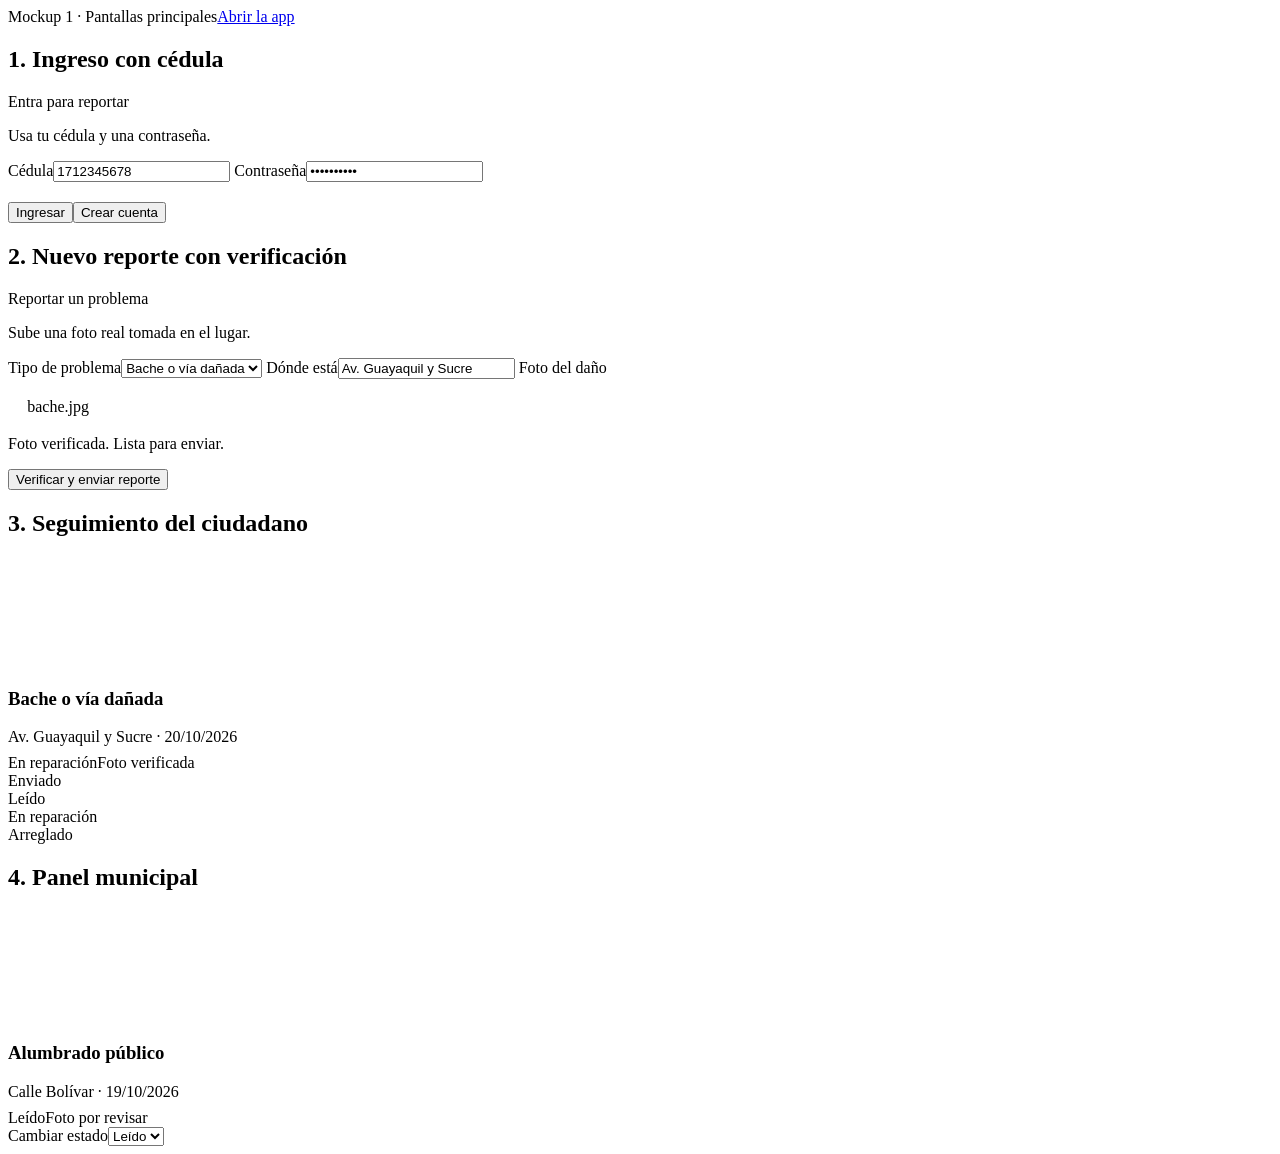
==== mockup.html @ 70688023 "Add files via upload" ====
<!DOCTYPE html>
<html lang="es">
<head>
  <meta charset="utf-8">
  <meta name="viewport" content="width=device-width, initial-scale=1">
  <title>Mockup 1 · Reporta tu Ciudad</title>
  <link rel="stylesheet" href="css/tokens.css">
  <link rel="stylesheet" href="css/components.css">
  <link rel="stylesheet" href="css/app.css">
</head>
<body>
  <header class="topbar"><span class="brand">Mockup 1 · Pantallas principales</span><a class="btn btn-outline btn-sm" href="index.html">Abrir la app</a></header>
  <div class="mock-grid">
    <section><h2>1. Ingreso con cédula</h2><div class="card"><div class="card-header"><p class="card-title">Entra para reportar</p><p class="card-desc">Usa tu cédula y una contraseña.</p></div><div class="card-body">
      <label class="label">Cédula</label><input class="input" value="1712345678" readonly>
      <label class="label">Contraseña</label><input class="input" type="password" value="••••••••••" readonly>
      <div class="row" style="margin-top:1.25rem"><button class="btn">Ingresar</button><button class="btn btn-outline">Crear cuenta</button></div></div></div></section>

    <section><h2>2. Nuevo reporte con verificación</h2><div class="card"><div class="card-header"><p class="card-title">Reportar un problema</p><p class="card-desc">Sube una foto real tomada en el lugar.</p></div><div class="card-body">
      <label class="label">Tipo de problema</label><select class="select"><option>Bache o vía dañada</option></select>
      <label class="label">Dónde está</label><input class="input" value="Av. Guayaquil y Sucre" readonly>
      <label class="label">Foto del daño</label><div class="card empty" style="padding:1.2rem">bache.jpg</div>
      <div class="alert alert-ok">Foto verificada. Lista para enviar.</div>
      <div class="row" style="margin-top:1rem"><button class="btn">Verificar y enviar reporte</button></div></div></div></section>

    <section><h2>3. Seguimiento del ciudadano</h2><article class="card report"><div style="width:7rem;height:7rem;border-radius:8px;background:hsl(var(--muted))"></div><div>
      <h3>Bache o vía dañada</h3><p class="muted" style="margin:.1rem 0 .5rem">Av. Guayaquil y Sucre · 20/10/2026</p>
      <div class="row"><span class="badge" style="--c:hsl(var(--warning))">En reparación</span><span class="badge" style="--c:hsl(var(--success))">Foto verificada</span></div></div>
      <div style="grid-column:1/-1"><div class="stepper"><div class="step done">Enviado</div><div class="step done">Leído</div><div class="step done">En reparación</div><div class="step">Arreglado</div></div></div></article></section>

    <section><h2>4. Panel municipal</h2><article class="card report"><div style="width:7rem;height:7rem;border-radius:8px;background:hsl(var(--muted))"></div><div>
      <h3>Alumbrado público</h3><p class="muted" style="margin:.1rem 0 .5rem">Calle Bolívar · 19/10/2026</p>
      <div class="row"><span class="badge" style="--c:hsl(var(--info))">Leído</span><span class="badge" style="--c:hsl(var(--warning))">Foto por revisar</span></div></div>
      <div style="grid-column:1/-1"><label class="label">Cambiar estado</label><select class="select"><option>Leído</option></select></div></article></section>
  </div>
</body>
</html>
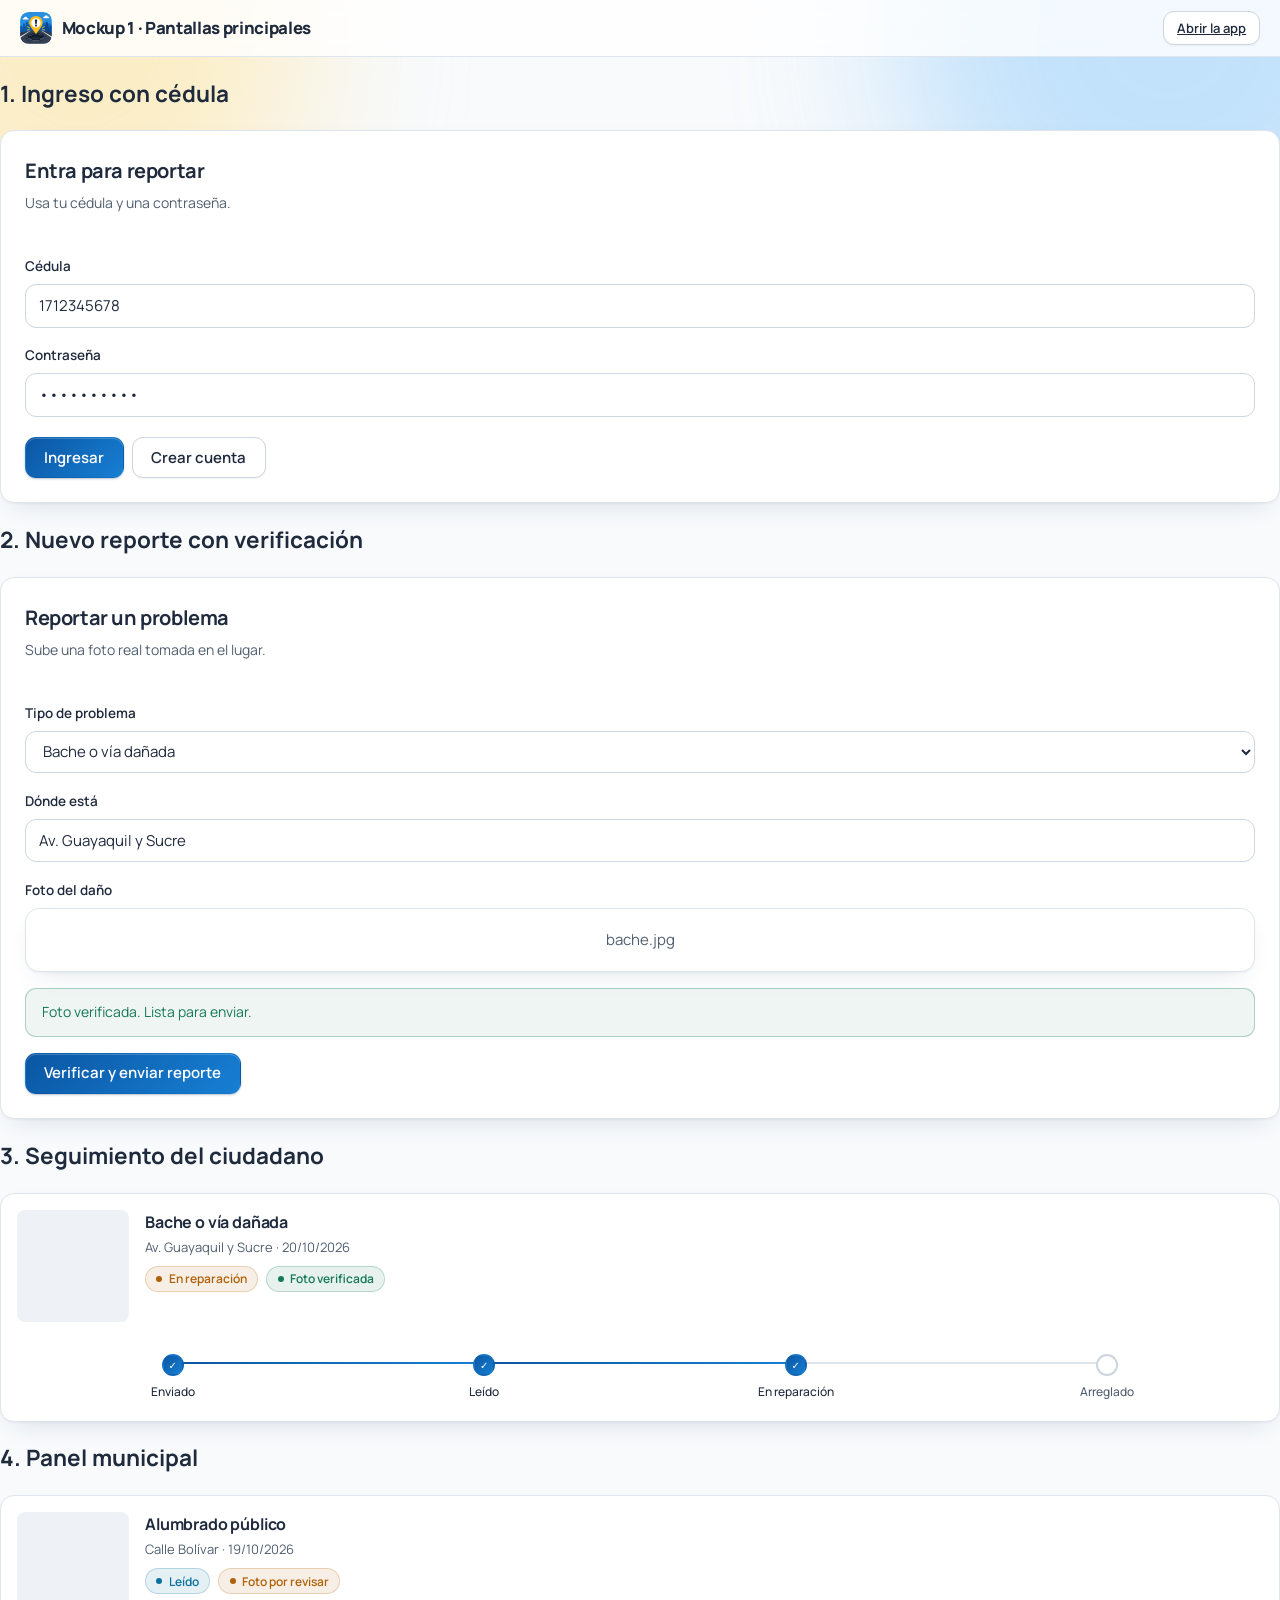
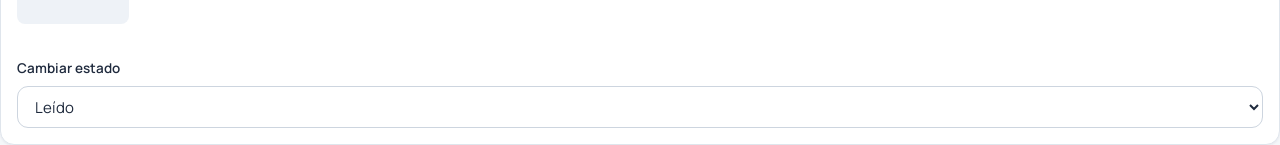
==== commit d95979e7: "Add files via upload" ====
--- a/mockup.html
+++ b/mockup.html
@@ -4,6 +4,8 @@
   <meta charset="utf-8">
   <meta name="viewport" content="width=device-width, initial-scale=1">
   <title>Mockup 1 · Reporta tu Ciudad</title>
+  <link rel="icon" type="image/png" href="favicon.png">
+  <link rel="preconnect" href="https://fonts.googleapis.com"><link rel="preconnect" href="https://fonts.gstatic.com" crossorigin><link rel="stylesheet" href="https://fonts.googleapis.com/css2?family=Manrope:wght@400;500;600;700;800&display=swap">
   <link rel="stylesheet" href="css/tokens.css">
   <link rel="stylesheet" href="css/components.css">
   <link rel="stylesheet" href="css/app.css">
@@ -34,4 +36,4 @@
       <div style="grid-column:1/-1"><label class="label">Cambiar estado</label><select class="select"><option>Leído</option></select></div></article></section>
   </div>
 </body>
-</html>
+</html>
--- a/css/tokens.css
+++ b/css/tokens.css
@@ -0,0 +1,14 @@
+/* Tokens con los nombres de shadcn/ui y 21st.dev. Solo tema claro: ya no cambia con el modo oscuro del sistema. */
+:root{
+  color-scheme:light;
+  /* Paleta del logo: azul cielo #2A90E0, azul ciudad #0B5AAB, azul hondo #064995, amarillo #FDBD1B, azul noche #1F2A3C, asfalto #344254 */
+  --background:210 40% 98%;--foreground:218 33% 18%;
+  --card:0 0% 100%;--card-foreground:218 33% 18%;
+  --muted:210 35% 95%;--muted-foreground:214 16% 38%;
+  --border:214 26% 90%;--input:214 22% 84%;--ring:207 80% 46%;
+  --primary:210 88% 34%;--primary-foreground:0 0% 100%;--primary-2:207 80% 46%;
+  --accent:44 98% 55%;
+  --destructive:0 72% 48%;--warning:32 92% 36%;--success:158 70% 28%;--info:199 89% 33%;
+  --radius:.875rem;
+  --shadow:0 1px 2px hsl(214 40% 20%/.05),0 10px 28px -14px hsl(212 60% 25%/.2);
+}
--- a/css/components.css
+++ b/css/components.css
@@ -0,0 +1,63 @@
+/* Componentes al estilo shadcn/ui y 21st.dev: aurora de fondo, botones con brillo, tabs con indicador deslizante, badges con pulso, stepper animado. */
+*{box-sizing:border-box}
+html{color-scheme:light}
+body{margin:0;min-height:100vh;color:hsl(var(--foreground));background:hsl(var(--background));
+  font:15px/1.6 "Manrope",ui-sans-serif,system-ui,-apple-system,"Segoe UI",Roboto,sans-serif;-webkit-font-smoothing:antialiased}
+/* Fondo aurora (azul del logo + amarillo del pin) */
+body::before,body::after{content:"";position:fixed;z-index:-1;pointer-events:none;border-radius:50%;filter:blur(80px)}
+body::before{width:34rem;height:34rem;top:-15rem;right:-10rem;background:hsl(207 90% 80%);opacity:.6;animation:drift 18s ease-in-out infinite alternate}
+body::after{width:28rem;height:28rem;top:-11rem;left:-9rem;background:hsl(44 100% 78%);opacity:.5;animation:drift 23s ease-in-out infinite alternate-reverse}
+@keyframes drift{to{transform:translate(4rem,3rem) scale(1.12)}}
+
+.btn{position:relative;overflow:hidden;display:inline-flex;align-items:center;justify-content:center;gap:.5rem;height:2.6rem;padding:0 1.15rem;border-radius:calc(var(--radius) - 3px);border:1px solid transparent;
+  background:linear-gradient(135deg,hsl(var(--primary)),hsl(var(--primary-2)));color:hsl(var(--primary-foreground));
+  font:inherit;font-weight:600;cursor:pointer;box-shadow:0 1px 2px hsl(212 80% 22%/.3),inset 0 1px 0 hsl(0 0% 100%/.2);transition:box-shadow .2s,transform .12s}
+.btn:not(.btn-outline)::after{content:"";position:absolute;inset:0;background:linear-gradient(110deg,transparent 30%,hsl(0 0% 100%/.38) 50%,transparent 70%);transform:translateX(-120%)}
+.btn:not(.btn-outline):hover::after{transform:translateX(120%);transition:transform .7s ease}
+.btn:hover{box-shadow:0 8px 18px -8px hsl(212 80% 35%/.6),inset 0 1px 0 hsl(0 0% 100%/.2)}
+.btn:active{transform:scale(.97)}
+.btn:disabled{opacity:.5;pointer-events:none}
+.btn-outline{background:hsl(var(--card));color:hsl(var(--foreground));border-color:hsl(var(--input));box-shadow:0 1px 2px hsl(214 40% 20%/.06)}
+.btn-outline:hover{background:hsl(var(--muted));box-shadow:0 1px 2px hsl(214 40% 20%/.06)}
+.btn-sm{height:2.1rem;padding:0 .8rem;font-size:13px}
+:focus-visible{outline:2px solid hsl(var(--ring));outline-offset:2px}
+.card{background:hsl(var(--card));color:hsl(var(--card-foreground));border:1px solid hsl(var(--border));border-radius:var(--radius);box-shadow:var(--shadow)}
+.card-header{padding:1.5rem 1.5rem 0}.card-title{margin:0;font-size:1.25rem;font-weight:700;letter-spacing:-.02em}
+.card-desc{margin:.3rem 0 0;color:hsl(var(--muted-foreground));font-size:14px}
+.card-body{padding:1.5rem}
+.label{display:block;margin:1.1rem 0 .4rem;font-size:13.5px;font-weight:600}
+.input,.select,.textarea{width:100%;min-height:2.6rem;padding:.55rem .8rem;border:1px solid hsl(var(--input));border-radius:calc(var(--radius) - 3px);background:hsl(var(--card));color:inherit;font:inherit;transition:border-color .15s,box-shadow .15s}
+.input:focus,.select:focus,.textarea:focus{outline:none;border-color:hsl(var(--ring));box-shadow:0 0 0 3px hsl(var(--ring)/.16)}
+.input::placeholder,.textarea::placeholder{color:hsl(var(--muted-foreground)/.8)}
+.textarea{resize:vertical}.hint{margin:.35rem 0 0;font-size:13px;color:hsl(var(--muted-foreground))}
+.badge{display:inline-flex;align-items:center;gap:.4rem;padding:.15rem .65rem;border-radius:999px;font-size:12px;font-weight:600;
+  color:var(--c,hsl(var(--foreground)));background:color-mix(in srgb,var(--c,hsl(var(--foreground))) 10%,transparent);border:1px solid color-mix(in srgb,var(--c,hsl(var(--foreground))) 22%,transparent)}
+.badge::before{content:"";width:6px;height:6px;border-radius:50%;background:currentColor}
+.badge.live::before{animation:pulse 1.8s ease-out infinite}
+@keyframes pulse{0%{box-shadow:0 0 0 0 color-mix(in srgb,currentColor 50%,transparent)}100%{box-shadow:0 0 0 7px transparent}}
+/* Tabs con indicador que se desliza */
+.tabs{position:relative;display:inline-flex;gap:2px;padding:4px;border-radius:999px;background:hsl(var(--card));border:1px solid hsl(var(--border));box-shadow:var(--shadow);margin-bottom:1.25rem;flex-wrap:wrap}
+.tab-ind{position:absolute;left:0;top:0;border-radius:999px;background:hsl(var(--primary)/.1);box-shadow:inset 0 0 0 1px hsl(var(--primary)/.14);transition:transform .38s cubic-bezier(.3,.8,.3,1),width .38s cubic-bezier(.3,.8,.3,1)}
+.tab{position:relative;z-index:1;border:0;background:transparent;color:hsl(var(--muted-foreground));padding:.45rem 1rem;border-radius:999px;font:inherit;font-size:14px;font-weight:600;cursor:pointer;transition:color .2s}
+.tab:hover{color:hsl(var(--foreground))}
+.tab[aria-selected="true"]{color:hsl(var(--primary))}
+.alert{display:flex;gap:.6rem;padding:.75rem 1rem;border:1px solid hsl(var(--border));border-radius:calc(var(--radius) - 3px);font-size:14px;margin-top:1rem}
+.alert-error{color:hsl(var(--destructive));border-color:hsl(var(--destructive)/.3);background:hsl(var(--destructive)/.06)}
+.alert-ok{color:hsl(var(--success));border-color:hsl(var(--success)/.3);background:hsl(var(--success)/.07)}
+.alert-info{color:hsl(var(--muted-foreground));background:hsl(var(--muted)/.6)}
+.alert.loading{color:hsl(var(--primary));background:hsl(var(--primary)/.06);border-color:hsl(var(--primary)/.2)}
+.alert.loading::before{content:"";flex:none;width:14px;height:14px;margin-top:4px;border-radius:50%;border:2px solid hsl(var(--primary)/.25);border-top-color:hsl(var(--primary));animation:spin .7s linear infinite}
+@keyframes spin{to{transform:rotate(360deg)}}
+/* Estados del reporte (stepper de 21st.dev) con línea que se llena */
+.stepper{display:flex;margin:1rem 0 .25rem}
+.step{flex:1;position:relative;text-align:center;font-size:12px;font-weight:500;color:hsl(var(--muted-foreground))}
+.step::before{content:"";display:flex;align-items:center;justify-content:center;width:18px;height:18px;margin:0 auto 6px;border-radius:50%;border:2px solid hsl(var(--input));background:hsl(var(--card));position:relative;z-index:1;font-size:10px;font-weight:800;color:#fff;line-height:1}
+.step::after{content:"";position:absolute;top:8px;left:-50%;width:100%;height:2px;background:hsl(var(--border))}
+.step:first-child::after{display:none}
+.step.done{color:hsl(var(--foreground))}
+.step.done::before{content:"✓";background:linear-gradient(135deg,hsl(var(--primary)),hsl(var(--primary-2)));border-color:transparent}
+.step.done::after{background:linear-gradient(90deg,hsl(var(--primary)),hsl(var(--primary-2)));transform-origin:left;animation:grow .5s ease both;animation-delay:calc(var(--k,0)*110ms + .25s)}
+@keyframes grow{from{transform:scaleX(0)}}
+.step.current{font-weight:700;color:hsl(var(--primary))}
+.step.current::before{box-shadow:0 0 0 3px hsl(var(--accent)/.4);animation:ring 2s ease-out infinite}
+@keyframes ring{0%{box-shadow:0 0 0 0 hsl(var(--accent)/.7)}100%{box-shadow:0 0 0 10px hsl(var(--accent)/0)}}
--- a/css/app.css
+++ b/css/app.css
@@ -0,0 +1,66 @@
+.topbar{position:sticky;top:0;z-index:5;display:flex;justify-content:space-between;align-items:center;gap:.75rem;padding:.7rem 1.25rem;background:hsl(0 0% 100%/.8);backdrop-filter:blur(10px);-webkit-backdrop-filter:blur(10px);border-bottom:1px solid hsl(var(--border))}
+.brand{display:inline-flex;align-items:center;gap:.6rem;font-weight:800;letter-spacing:-.02em;font-size:1.05rem}
+.brand::before{content:"";width:2rem;height:2rem;border-radius:.55rem;background:url(../logo.png) center/cover no-repeat}
+.avatar{display:grid;place-items:center;width:2rem;height:2rem;border-radius:50%;background:linear-gradient(135deg,hsl(var(--primary)),hsl(var(--primary-2)));color:#fff;font-size:12px;font-weight:700}
+.wrap{max-width:46rem;margin:0 auto;padding:1.5rem 1.25rem 3rem}
+.wrap.wide{max-width:62rem}
+.stack>*+*{margin-top:1rem}
+.row{display:flex;gap:.5rem;flex-wrap:wrap;align-items:center}
+.muted{color:hsl(var(--muted-foreground));font-size:13px}
+.hidden{display:none}
+.sr-only{position:absolute;width:1px;height:1px;overflow:hidden;clip:rect(0 0 0 0);white-space:nowrap}
+
+/* Entrada suave (se desactiva con "reducir movimiento") */
+.reveal{animation:fadeUp .55s cubic-bezier(.2,.7,.2,1) both;animation-delay:calc(var(--i,0)*70ms)}
+@keyframes fadeUp{from{opacity:0;transform:translateY(10px)}}
+.float{animation:float 4.5s ease-in-out infinite}
+@keyframes float{50%{transform:translateY(-7px)}}
+
+/* Pantalla de ingreso */
+.auth{display:grid;gap:2.5rem;align-items:center;min-height:calc(100vh - 9rem)}
+.auth-logo{width:5.5rem;height:5.5rem;border-radius:1.4rem;box-shadow:0 18px 36px -16px hsl(212 80% 25%/.55)}
+.auth-hero h1{margin:1.25rem 0 .75rem;font-size:clamp(1.9rem,4.2vw,2.8rem);line-height:1.1;letter-spacing:-.03em;font-weight:800;max-width:17ch}
+.auth-hero>p{margin:0;max-width:44ch;font-size:1.05rem;color:hsl(var(--muted-foreground))}
+.auth-points{list-style:none;margin:1.5rem 0 0;padding:0;display:grid;gap:.6rem}
+.auth-points li{display:flex;align-items:center;gap:.65rem;font-weight:500}
+.auth-points svg{flex:none;width:1.5rem;height:1.5rem;padding:.3rem;border-radius:50%;background:hsl(var(--primary)/.1);color:hsl(var(--primary))}
+.auth-card{width:100%;max-width:26rem;justify-self:center;background:hsl(0 0% 100%/.85);backdrop-filter:blur(12px);-webkit-backdrop-filter:blur(12px)}
+@media (min-width:820px){.auth{grid-template-columns:1.1fr .9fr}.auth-card{justify-self:end}}
+
+/* Zona para subir foto */
+.dropzone{display:flex;align-items:center;gap:.9rem;padding:1rem 1.1rem;border:1.5px dashed hsl(var(--input));border-radius:var(--radius);background:hsl(var(--muted)/.5);cursor:pointer;transition:border-color .2s,background .2s,transform .2s}
+.dropzone:hover,.dropzone.drag{border-color:hsl(var(--primary));background:hsl(var(--primary)/.06)}
+.dropzone.drag{transform:scale(1.01)}
+.dropzone:focus-within{outline:2px solid hsl(var(--ring));outline-offset:2px}
+.dropzone.has-file{border-style:solid;border-color:hsl(var(--success)/.5);background:hsl(var(--success)/.06)}
+.dz-icon{flex:none;display:grid;place-items:center;width:2.6rem;height:2.6rem;border-radius:.75rem;background:hsl(var(--primary)/.1);color:hsl(var(--primary))}
+.dz-icon svg{width:1.3rem;height:1.3rem}
+.dropzone strong{display:block;font-size:14px}
+.preview{display:block;max-width:100%;max-height:14rem;margin-top:.75rem;border-radius:var(--radius);animation:fadeUp .4s ease both}
+
+/* Estadísticas */
+.stats{display:grid;grid-template-columns:repeat(3,1fr);gap:.75rem;margin-bottom:1rem}
+.stat{padding:1rem 1.1rem}
+.stat-n{font-size:1.9rem;font-weight:800;letter-spacing:-.03em;line-height:1.1;font-variant-numeric:tabular-nums}
+.stat-l{margin-top:.2rem;font-size:13px;color:hsl(var(--muted-foreground))}
+
+/* Reportes */
+.report{display:grid;grid-template-columns:7rem 1fr;gap:1rem;padding:1rem;transition:transform .25s,box-shadow .25s}
+.report:hover{transform:translateY(-2px);box-shadow:0 1px 2px hsl(214 40% 20%/.05),0 18px 34px -16px hsl(212 60% 25%/.3)}
+.thumb{width:7rem;height:7rem;border-radius:calc(var(--radius) - 3px);overflow:hidden;background:hsl(var(--muted))}
+.thumb img{display:block;width:100%;height:100%;object-fit:cover;transition:transform .5s}
+.report:hover .thumb img{transform:scale(1.07)}
+.report h3{margin:0;font-size:1rem;font-weight:700;letter-spacing:-.01em}
+.empty{padding:2.5rem 1.5rem;text-align:center;color:hsl(var(--muted-foreground))}
+.empty img{width:4.5rem;height:4.5rem;border-radius:1.1rem;margin-bottom:.75rem}
+.empty p{margin:0}
+
+/* Aviso flotante */
+.toast{position:fixed;left:50%;bottom:1.5rem;z-index:20;display:flex;align-items:center;gap:.6rem;padding:.7rem 1.1rem .7rem .8rem;border-radius:999px;background:hsl(var(--foreground));color:hsl(var(--background));font-size:14px;font-weight:600;box-shadow:0 18px 40px -14px hsl(218 40% 10%/.6);transform:translateX(-50%);animation:toastIn .4s cubic-bezier(.2,.8,.2,1) both,toastOut .3s ease 2.9s forwards}
+.toast i{display:grid;place-items:center;width:1.4rem;height:1.4rem;border-radius:50%;background:hsl(var(--accent));color:hsl(218 33% 18%);font-style:normal;font-size:12px;font-weight:800}
+@keyframes toastIn{from{opacity:0;transform:translate(-50%,16px) scale(.96)}}
+@keyframes toastOut{to{opacity:0;transform:translate(-50%,8px)}}
+
+@media (max-width:560px){.stats{gap:.5rem}.stat{padding:.8rem}.stat-n{font-size:1.5rem}.who-name{display:none}}
+@media (max-width:480px){.report{grid-template-columns:5rem 1fr}.thumb{width:5rem;height:5rem}.step{font-size:11px}}
+@media (prefers-reduced-motion:reduce){*,*::before,*::after{transition:none!important;animation:none!important}}
